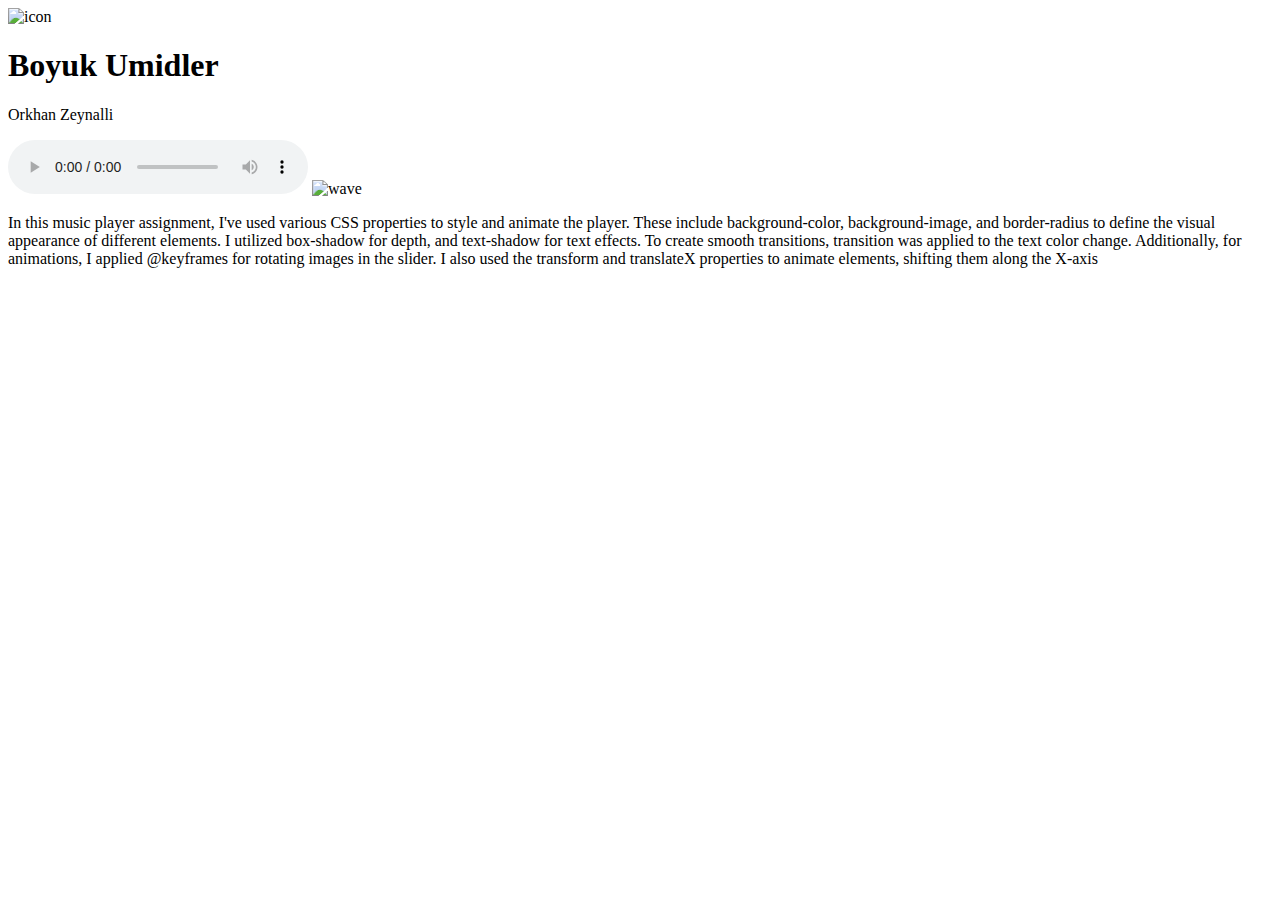
==== player.html @ b1eca057 "Add files via upload" ====
<!DOCTYPE html>
<html lang="en">
<head>
    <meta charset="UTF-8">
    <meta name="viewport" content="width=device-width, initial-scale=1.0">
    <title>Awesome Music</title>
    <link rel="icon" href="images&videos/icons8-radio-waves-48.png">
    <link rel="stylesheet" href="css/player.css">
</head>
<body>

   

    <div class="container">

<img src="./images&videos/icons8-menu-30.png" alt="icon" class="icon">
        <div class="slider"></div>
        <div>
            <h1>Boyuk Umidler</h1>
            <p>Orkhan Zeynalli</p>

            <audio src="images&videos/song-english-edm-296526.mp3" autoplay loop controls></audio>
            <img src="images&videos/soundWaves.gif" alt="wave" width="280" height="100" class="wave">
        </div>




    </div>
    <div class="animated-box">

        <p>
            In this music player assignment, I've used various CSS properties to style and animate the player. These include background-color, background-image, and border-radius to define the visual appearance of different elements. I utilized box-shadow for depth, and text-shadow for text effects. To create smooth transitions, transition was applied to the text color change. Additionally, for animations, I applied @keyframes for rotating images in the slider. I also used the transform and translateX properties to animate elements, shifting them along the X-axis</p>
    </div>
   
</body>
</html>
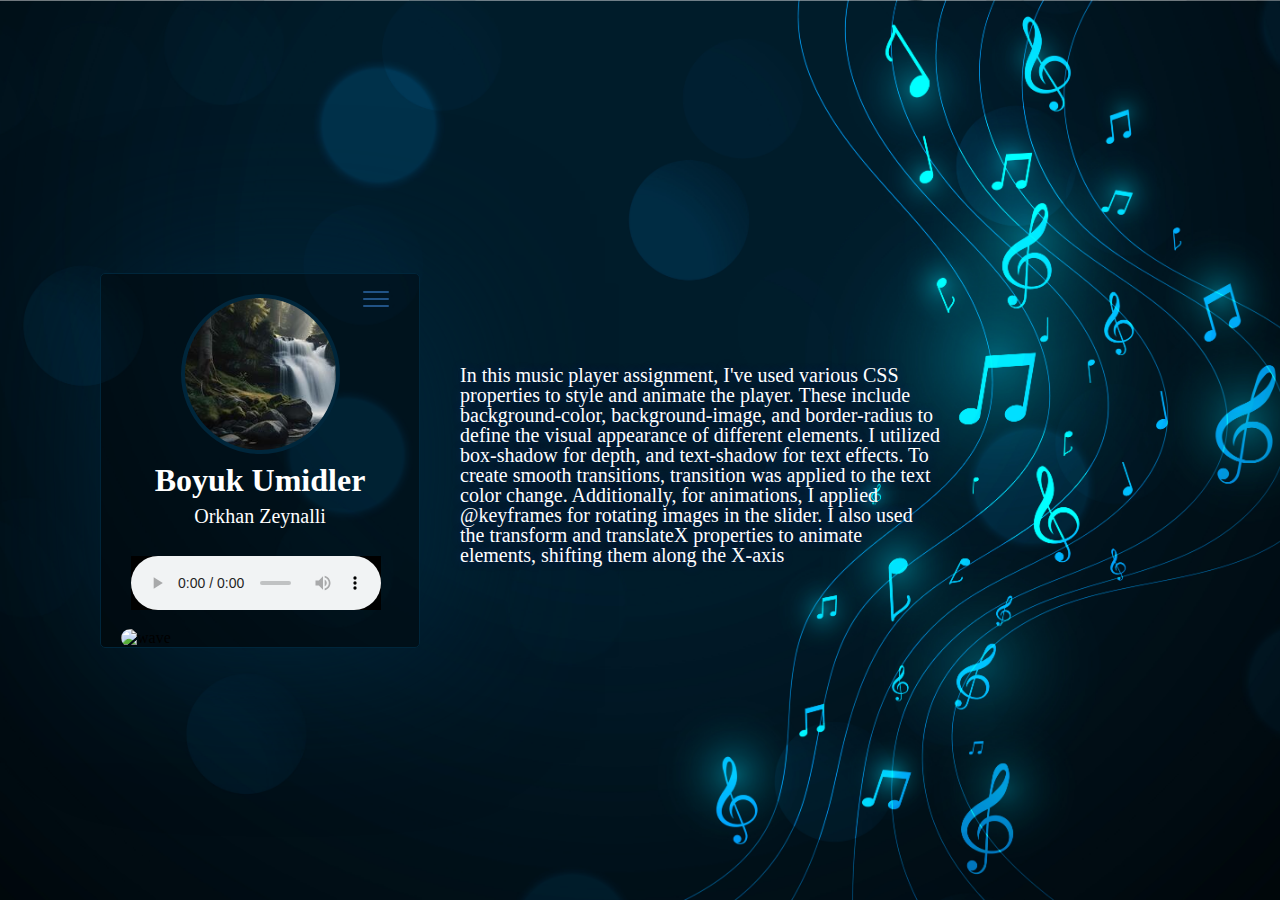
==== commit 4f818b89: "Update player.html" ====
--- a/player.html
+++ b/player.html
@@ -4,8 +4,8 @@
     <meta charset="UTF-8">
     <meta name="viewport" content="width=device-width, initial-scale=1.0">
     <title>Awesome Music</title>
-    <link rel="icon" href="images&videos/icons8-radio-waves-48.png">
-    <link rel="stylesheet" href="css/player.css">
+    <link rel="icon" href="icons8-radio-waves-48.png">
+    <link rel="stylesheet" href="player.css">
 </head>
 <body>
 
@@ -13,14 +13,14 @@
 
     <div class="container">
 
-<img src="./images&videos/icons8-menu-30.png" alt="icon" class="icon">
+<img src="icons8-menu-30.png" alt="icon" class="icon">
         <div class="slider"></div>
         <div>
             <h1>Boyuk Umidler</h1>
             <p>Orkhan Zeynalli</p>
 
-            <audio src="images&videos/song-english-edm-296526.mp3" autoplay loop controls></audio>
-            <img src="images&videos/soundWaves.gif" alt="wave" width="280" height="100" class="wave">
+            <audio src="song-english-edm-296526.mp3" autoplay loop controls></audio>
+            <img src="soundWaves.gif" alt="wave" width="280" height="100" class="wave">
         </div>
 
 
@@ -34,4 +34,4 @@
     </div>
    
 </body>
-</html>+</html>
--- a/player.css
+++ b/player.css
@@ -0,0 +1,183 @@
+* {
+    margin: 0;
+    padding: 0;
+    box-sizing: border-box;
+
+}
+
+body {
+    background-color: black;
+    background-image: url(body.jpg);
+    background-position: center;
+    background-size: cover;
+    background-repeat: no-repeat;
+    height: 100vh;
+    overflow: hidden;
+    display: flex;
+    align-items: center;
+    gap: 30px;
+
+}
+
+
+.container {
+    background-color: #2f2f47;
+    border: 1.5px solid #00263B;
+    width: 25%;
+    background-color: rgba(0, 0, 0, 0.3);
+    opacity: 1;
+    border-radius: 5px;
+    display: flex;
+    flex-direction: column;
+    align-items: center;
+    justify-content: center;
+    margin: 20px 0 0 100px;
+    position: relative;
+    box-shadow: 20px 10px 150px #00263B;
+    transform: translateX(-0);
+    animation: container 3s linear 1;
+}
+
+@keyframes container {
+    from {
+        transform: translateX(-450px);
+    }
+
+    to {
+        transform: translateX(0);
+    }
+}
+
+
+
+.icon {
+    position: absolute;
+    left: 260px;
+    top: 10px;
+
+}
+
+
+.container .slider {
+    border: 4px solid #00263B;
+    width: 50%;
+    height: 160px;
+    margin-top: 20px;
+    display: flex;
+    align-items: center;
+    justify-content: center;
+    border-radius: 50%;
+    background-image: url(myslider1.jpg);
+    background-size: cover;
+    rotate: 360deg;
+    animation-name: slider;
+    animation-duration: 30s;
+    animation-timing-function: linear;
+    animation-iteration-count: infinite;
+
+
+}
+
+
+@keyframes slider {
+    0% {
+
+        background-image: url(myslider1.jpg);
+        rotate: 360deg;
+    }
+
+    25% {
+        background-image: url(myslider2.webp);
+        rotate: 350deg;
+    }
+
+    50% {
+        background-image: url(myslider3.png);
+        rotate: 340deg;
+    }
+
+    75% {
+        background-image: url(myslider4.gif);
+        rotate: 320deg;
+
+    }
+
+    100% {
+        background-image: url(slider01.gif);
+        rotate: 360deg;
+
+    }
+}
+
+h1,
+p {
+    margin-top: 10px;
+    line-height: 1;
+    text-align: center;
+    color: white;
+    transition: all .5s linear;
+}
+
+p {
+    font-size: 20px;
+}
+
+.icon:hover+.slider+div h1 {
+    color: rgba(82, 82, 243, 0.509);
+    text-shadow: 0 0 20px cornflowerblue;
+}
+
+.icon:hover+.slider+div p {
+
+    color: cadetblue;
+    text-shadow: 0 0 20px white;
+}
+
+.wave {
+    
+    margin-top: 15px;
+    border-radius: 25px;
+    margin-left: 20px;
+}
+
+audio {
+    
+    margin-top: 30px;
+    margin-left: 30px;
+    width: 250px;
+    background-color: black;
+}
+
+.animated-box {
+    
+    width: 500px;
+    padding: 10px;
+    margin-top: 20px;
+    text-align: right;
+    border-radius: 20px;
+    
+}
+
+.animated-box p {
+    text-align: left;
+    text-shadow: 0 0 10px rgba(29, 33, 147, 0.447);
+    font-family: Monotype Corsiva;
+    transform: translateX(0);
+    animation: animated-box 4s linear 1;
+    line-height: 1;
+    
+
+}
+
+@keyframes animated-box {
+    from {
+        transform: translateX(850px);
+    }
+
+    to {
+        transform: translateX(0);
+    }
+
+
+
+}
